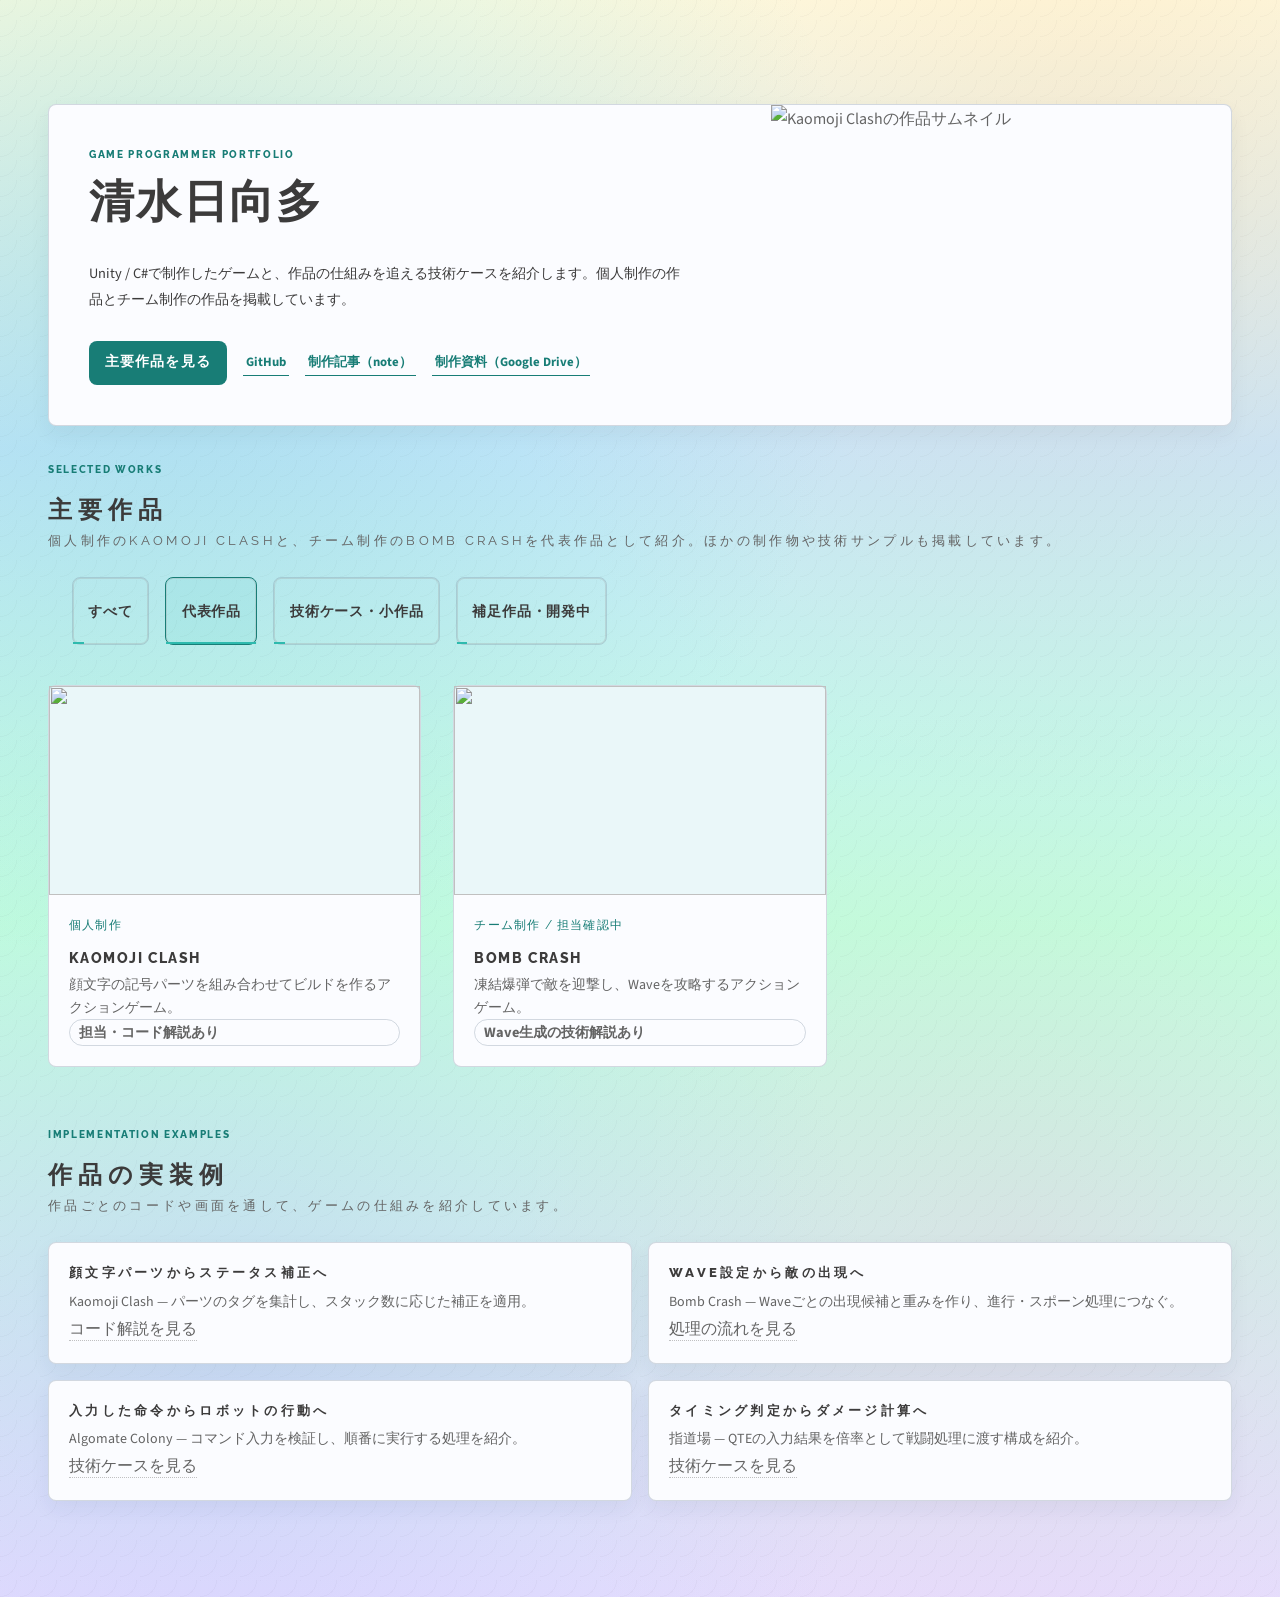
==== index.html @ 6fc81258 "「Kaomoji Clash」および個別ページ詳細の更新 - `kaomoji.html` において、タイトルや見出しをより明確かつ一貫性のあるものに変更しました。 - プロジェクト概要およびゲームプ" ====
<!DOCTYPE HTML>
<!--
	Future Imperfect by HTML5 UP
	html5up.net | @ajlkn
	Free for personal and commercial use under the CCA 3.0 license (html5up.net/license)
-->
<html lang="ja">

<head>
	<meta charset="utf-8" />
	<meta name="viewport" content="width=device-width, initial-scale=1" />
	<meta name="description" content="Unity / C#でゲームシステムを設計・実装する清水日向多のポートフォリオ。個人制作・チーム制作のゲームと技術的な取り組みを紹介します。" />
	<title>清水日向多 | Game Programmer Portfolio</title>
	<link rel="stylesheet" href="assets/css/main.css" />
</head>

<body class="is-preload">

	<!-- Wrapper -->
	<div id="wrapper">

		<!-- Main -->
		<div id="main">

			<section class="portfolio-hero">
				<div class="portfolio-hero-copy">
					<p class="portfolio-eyebrow">GAME PROGRAMMER PORTFOLIO</p>
					<h1>清水日向多</h1>
					<p>Unity / C#で制作したゲームと、作品の仕組みを追える技術ケースを紹介します。個人制作の作品とチーム制作の作品を掲載しています。</p>
					<div class="portfolio-hero-actions">
						<a class="button" href="#projects">主要作品を見る</a>
						<a class="text-link" href="https://github.com/HinataPiyo?tab=repositories" target="_blank" rel="noopener noreferrer">GitHub</a>
						<a class="text-link" href="https://note.com/hiyokopiyo15" target="_blank" rel="noopener noreferrer">制作記事（note）</a>
						<a class="text-link" href="https://drive.google.com/drive/u/0/folders/1XsdErDQ0lneA7aLBliqC6gfg_Ov3QEUa"
							target="_blank" rel="noopener noreferrer">制作資料（Google Drive）</a>
					</div>
				</div>
				<img class="portfolio-hero-image" src="images/KaomojiClash_Thumbnail.png" alt="Kaomoji Clashの作品サムネイル" />
			</section>

			<!-- Portfolio Section -->
			<section class="portfolio-section" id="projects">
				<div class="portfolio-list-wrapper">
					<header class="section-heading projects-heading">
						<p class="portfolio-eyebrow">SELECTED WORKS</p>
						<h2>主要作品</h2>
						<p>個人制作のKaomoji Clashと、チーム制作のBomb Crashを代表作品として紹介。ほかの制作物や技術サンプルも掲載しています。</p>
					</header>
					<div class="filter-sidebar filter-inline">
						<ul class="filter-button-list">
							<li><button class="filter-btn" data-filter="all" aria-pressed="false">すべて</button></li>
							<li><button class="filter-btn active" data-filter="representative" aria-pressed="true">代表作品</button></li>
							<li><button class="filter-btn" data-filter="tech" aria-pressed="false">技術ケース・小作品</button></li>
							<li><button class="filter-btn" data-filter="other" aria-pressed="false">補足作品・開発中</button></li>
							<!-- <li><button class="filter-btn" data-filter="video">Video Production</button></li> -->
						</ul>
					</div>
					<div class="portfolio-grid">
						<!-- Major Games -->
						<a href="kaomoji.html" class="minimal-card" data-category="representative">
							<div class="thumb"><img src="images/KaomojiClash_Thumbnail.png" alt="" loading="lazy" decoding="async"></div>
							<div class="info">
								<div class="period-row">
									<p class="team-label">個人制作</p>
								</div>
								<h3>Kaomoji Clash</h3>
								<p class="catchphrase">顔文字の記号パーツを組み合わせてビルドを作るアクションゲーム。</p>
								<span class="tech-status">担当・コード解説あり</span>
							</div>
						</a>

						<a href="bombcrash.html" class="minimal-card" data-category="representative">
							<div class="thumb"><img src="images/BombCrash_Thumbnail.png" alt="" loading="lazy" decoding="async"></div>
							<div class="info">
								<div class="period-row">
									<p class="team-label">チーム制作 / 担当確認中</p>
								</div>
								<h3>Bomb Crash</h3>
								<p class="catchphrase">凍結爆弾で敵を迎撃し、Waveを攻略するアクションゲーム。</p>
								<span class="tech-status">Wave生成の技術解説あり</span>
							</div>
						</a>

						<a href="algomate.html" class="minimal-card" data-category="tech" hidden>
							<div class="thumb"><img src="images/AlgomateColony_Thumbnail.png" alt="" loading="lazy" decoding="async"></div>
							<div class="info">
								<div class="period-row">
									<p class="team-label">試作プロジェクト / 担当確認中</p>
								</div>
								<h3>Algomate Colony</h3>
								<p class="catchphrase">コマンド入力を検証し、ロボットの行動へ順番につなぐ仕組み。</p>
								<span class="tech-status">技術ケース</span>
							</div>
						</a>

						<a href="fingerdojo.html" class="minimal-card" data-category="tech" hidden>
							<div class="thumb"><img src="images/FingerDojo/FingerDojo_Thumbnail.png" alt="指道場のタイトル画面" loading="lazy" decoding="async"></div>
							<div class="info">
								<div class="period-row"><p class="team-label">試作チーム作品 / 担当確認中</p></div>
								<h3>指道場（FingerDojo）</h3>
								<p class="catchphrase">タイミングQTEを使う1対1バトル。QTE判定からダメージ計算への流れを紹介。</p>
							</div>
						</a>

						<a href="kaomoji-reloaded.html" class="minimal-card" data-category="other" hidden>
							<div class="thumb"><img src="images/KaomojiClash_Logo.png" alt="" loading="lazy" decoding="async"></div>
							<div class="info">
								<div class="period-row"><p class="team-label">開発中（README記載）</p></div>
								<h3>Kaomoji Clash / Reloaded</h3>
								<p class="catchphrase">ドラッグ発射とWave進行を扱う、初版とは別の開発中プロジェクト。</p>
								<span class="tech-status">開発状況を見る</span>
							</div>
						</a>

						<!-- Other games -->
						<a href="https://unityroom.com/games/absolutecolor01" target="_blank" rel="noopener noreferrer" class="minimal-card"
							data-category="other" hidden>
							<div class="thumb">
								<iframe src="https://www.youtube.com/embed/62C6vth-yDw" title="AbsoluteColor紹介動画" loading="lazy"
									frameborder="0"
									allow="accelerometer; autoplay; clipboard-write; encrypted-media; gyroscope; picture-in-picture; web-share"
									allowfullscreen>
								</iframe>
							</div>
							<div class="info">
								<span class="period">Unityroom</span>
								<h3>AbsoluteColor - 絶対色感</h3>
								<p class="catchphrase">RGBスライダーで挑む、究極の色彩感覚テスト。</p>
								<p class="card-link-note">※Unityroomに移動します。</p>
							</div>
						</a>

						<a href="https://unityroom.com/games/sword-slicer" target="_blank" rel="noopener noreferrer" class="minimal-card"
							data-category="other" hidden>
							<div class="thumb">
								<iframe src="https://www.youtube.com/embed/XoulBDcGWyg" title="超回転！ぶーめらんブレード紹介動画" loading="lazy"
									frameborder="0"
									allow="accelerometer; autoplay; clipboard-write; encrypted-media; gyroscope; picture-in-picture; web-share"
									allowfullscreen>
								</iframe>
							</div>
							<div class="info">
								<span class="period">Unityroom</span>
								<h3>超回転！ぶーめらんブレード</h3>
								<p class="catchphrase">回転が加速するほど強くなる、自分だけの最強の剣を作れ。</p>
								<p class="card-link-note">※Unityroomに移動します。</p>
							</div>
						</a>

						<!-- Technical experiments and small works -->
						<div class="minimal-card" data-category="tech" hidden>
							<iframe src="https://www.youtube.com/embed/wzwYaukL7t0" title="ECS Performance & ShaderGraph紹介動画" loading="lazy"
								frameborder="0"
								allow="accelerometer; autoplay; clipboard-write; encrypted-media; gyroscope; picture-in-picture; web-share"
								allowfullscreen></iframe>
							<div class="info">
								<span class="period">Mini Work</span>
								<h3>ECS Performance & ShaderGraph</h3>
								<p class="catchphrase">大量の敵をECSで制御し、ShaderGraphでド派手な演出を実現。</p>
							</div>
						</div>

						<div class="minimal-card" data-category="tech" hidden>
							<iframe src="https://www.youtube.com/embed/hbKHc-xk9mo" title="UIToolkit & Gemini API紹介動画" loading="lazy"
								frameborder="0"
								allow="accelerometer; autoplay; clipboard-write; encrypted-media; gyroscope; picture-in-picture; web-share"
								allowfullscreen></iframe>
							<div class="info">
								<span class="period">Mini Work</span>
								<h3>UIToolkit & Gemini API</h3>
								<p class="catchphrase">PCライクなUIと、生成AIによるリアルタイム対話システム。</p>
							</div>
						</div>

						<div class="minimal-card" data-category="tech" hidden>
							<iframe src="https://www.youtube.com/embed/AvFe8xZq5Lo" title="Particle muzzle flash紹介動画" loading="lazy"
								frameborder="0"
								allow="accelerometer; autoplay; clipboard-write; encrypted-media; gyroscope; picture-in-picture; web-share"
								allowfullscreen></iframe>
							<div class="info">
								<span class="period">Mini Work</span>
								<h3>Particle muzzle flash</h3>
								<p class="catchphrase">ParticleSystemを駆使した臨場感のある射撃エフェクト。</p>
							</div>
						</div>

						<div class="minimal-card" data-category="tech" hidden>
							<iframe src="https://www.youtube.com/embed/X6vnGXn5MxM" title="Addressable PC System紹介動画" loading="lazy"
								frameborder="0"
								allow="accelerometer; autoplay; clipboard-write; encrypted-media; gyroscope; picture-in-picture; web-share"
								allowfullscreen></iframe>
							<div class="info">
								<span class="period">Mini Work</span>
								<h3>Addressable PC System</h3>
								<p class="catchphrase">Addressable Assetsを用いたPC風OSシミュレータ。</p>
							</div>
						</div>

						<div class="minimal-card" data-category="tech" hidden>
							<iframe src="https://www.youtube.com/embed/O_EVzG_THUU" title="Node Tree紹介動画" loading="lazy"
								frameborder="0"
								allow="accelerometer; autoplay; clipboard-write; encrypted-media; gyroscope; picture-in-picture; web-share"
								allowfullscreen></iframe>
							<div class="info">
								<span class="period">Mini Work</span>
								<h3>Node Tree</h3>
								<p class="catchphrase">簡単にスキルツリーを作成。接続線をGraphicを継承したクラスで描画。</p>
								<p class="card-link-note">※クリックで note へ移動</p>
							</div>
							<a class="card-overlay-link" href="https://note.com/hiyokopiyo15/m/m5422dfc375b8" target="_blank" rel="noopener noreferrer" aria-label="noteページへ移動"></a>
						</div>

						<div class="minimal-card" data-category="tech" hidden>
							<iframe src="https://www.youtube.com/embed/sPvNX9SME2Q" title="UIToolkit & ScriptableObject紹介動画" loading="lazy"
								frameborder="0"
								allow="accelerometer; autoplay; clipboard-write; encrypted-media; gyroscope; picture-in-picture; web-share"
								allowfullscreen></iframe>
							<div class="info">
								<span class="period">Mini Work</span>
								<h3>UIToolkit & ScriptableObject</h3>
								<p class="catchphrase">UIToolkitとScriptableObjectの基礎を使い簡単なレシピノートを作成。</p>
								<p class="card-link-note">※クリックで GitHub へ移動</p>
							</div>
							<a class="card-overlay-link" href="https://github.com/HinataPiyo/CookingNote" target="_blank" rel="noopener noreferrer" aria-label="GitHubページへ移動"></a>
						</div>

						<!-- Video Production -->
						<!-- <div class="minimal-card" data-category="video">
							<iframe src="https://www.youtube.com/embed/ECkEUhHB1dw" title="YouTube video player" loading="lazy"
								frameborder="0"
								allow="accelerometer; autoplay; clipboard-write; encrypted-media; gyroscope; picture-in-picture; web-share"
								allowfullscreen></iframe>
							<div class="info">
								<span class="period">Video Production</span>
								<h3>愛じゃない</h3>
								<p class="catchphrase">DAZBEE (ダズビー) 様の楽曲「愛じゃない」の自主制作MV。</p>
							</div>
						</div>

						<div class="minimal-card" data-category="video">
							<iframe src="https://www.youtube.com/embed/nolp9bYaBcU" title="YouTube video player" loading="lazy"
								frameborder="0"
								allow="accelerometer; autoplay; clipboard-write; encrypted-media; gyroscope; picture-in-picture; web-share"
								allowfullscreen></iframe>
							<div class="info">
								<span class="period">Video Production</span>
								<h3>プロポーズ</h3>
								<p class="catchphrase">内緒のピアス 様の楽曲「プロポーズ」の自主制作MV。</p>
							</div>
						</div>

						<div class="minimal-card" data-category="video">
							<iframe src="https://www.youtube.com/embed/PPnH3ncffSQ" title="YouTube video player" loading="lazy"
								frameborder="0"
								allow="accelerometer; autoplay; clipboard-write; encrypted-media; gyroscope; picture-in-picture; web-share"
								allowfullscreen></iframe>
							<div class="info">
								<span class="period">Video Production</span>
								<h3>マフィア</h3>
								<p class="catchphrase">wotaku 様の楽曲「マフィア」の自主制作MV。</p>
							</div>
						</div>

						<div class="minimal-card" data-category="video">
							<iframe src="https://www.youtube.com/embed/q2hDVmBFAmE" title="YouTube video player" loading="lazy"
								frameborder="0"
								allow="accelerometer; autoplay; clipboard-write; encrypted-media; gyroscope; picture-in-picture; web-share"
								allowfullscreen></iframe>
							<div class="info">
								<span class="period">Video Production</span>
								<h3>絶交</h3>
								<p class="catchphrase">なきそ 様の楽曲「絶交」の自主制作MV。</p>
							</div>
						</div> -->

					</div>
				</div>
			</section>

			<section class="strengths-section" aria-labelledby="strengths-heading">
				<header class="section-heading">
					<p class="portfolio-eyebrow">IMPLEMENTATION EXAMPLES</p>
					<h2 id="strengths-heading">作品の実装例</h2>
					<p>作品ごとのコードや画面を通して、ゲームの仕組みを紹介しています。</p>
				</header>
				<div class="strengths-grid">
					<article class="strength-card">
						<h3>顔文字パーツからステータス補正へ</h3>
						<p>Kaomoji Clash — パーツのタグを集計し、スタック数に応じた補正を適用。</p>
						<a href="kaomoji.html#implementation">コード解説を見る</a>
					</article>
					<article class="strength-card">
						<h3>Wave設定から敵の出現へ</h3>
						<p>Bomb Crash — Waveごとの出現候補と重みを作り、進行・スポーン処理につなぐ。</p>
						<a href="bombcrash.html#wave-generation">処理の流れを見る</a>
					</article>
					<article class="strength-card">
						<h3>入力した命令からロボットの行動へ</h3>
						<p>Algomate Colony — コマンド入力を検証し、順番に実行する処理を紹介。</p>
						<a href="algomate.html#command-execution">技術ケースを見る</a>
					</article>
					<article class="strength-card">
						<h3>タイミング判定からダメージ計算へ</h3>
						<p>指道場 — QTEの入力結果を倍率として戦闘処理に渡す構成を紹介。</p>
						<a href="fingerdojo.html#fingerdojo-combat-flow">技術ケースを見る</a>
					</article>
				</div>
			</section>

		</div>
	</div>

	<!-- Scripts -->
	<script src="assets/js/jquery.min.js"></script>
	<script src="assets/js/browser.min.js"></script>
	<script src="assets/js/breakpoints.min.js"></script>
	<script src="assets/js/util.js"></script>
	<script src="assets/js/main.js"></script>
	<script src="assets/js/site.js"></script>
	<script src="assets/js/portfolio-filter.js"></script>

</body>

</html>
---- assets/css/main.css ----
﻿/* main.css now composes modular stylesheets by responsibility. */
@import url("modules/00-preflight.css");
@import url("modules/10-base.css");
@import url("modules/20-grid.css");
@import url("modules/30-elements.css");
@import url("modules/40-content.css");
@import url("modules/50-layout.css");
@import url("modules/60-portfolio-new.css");
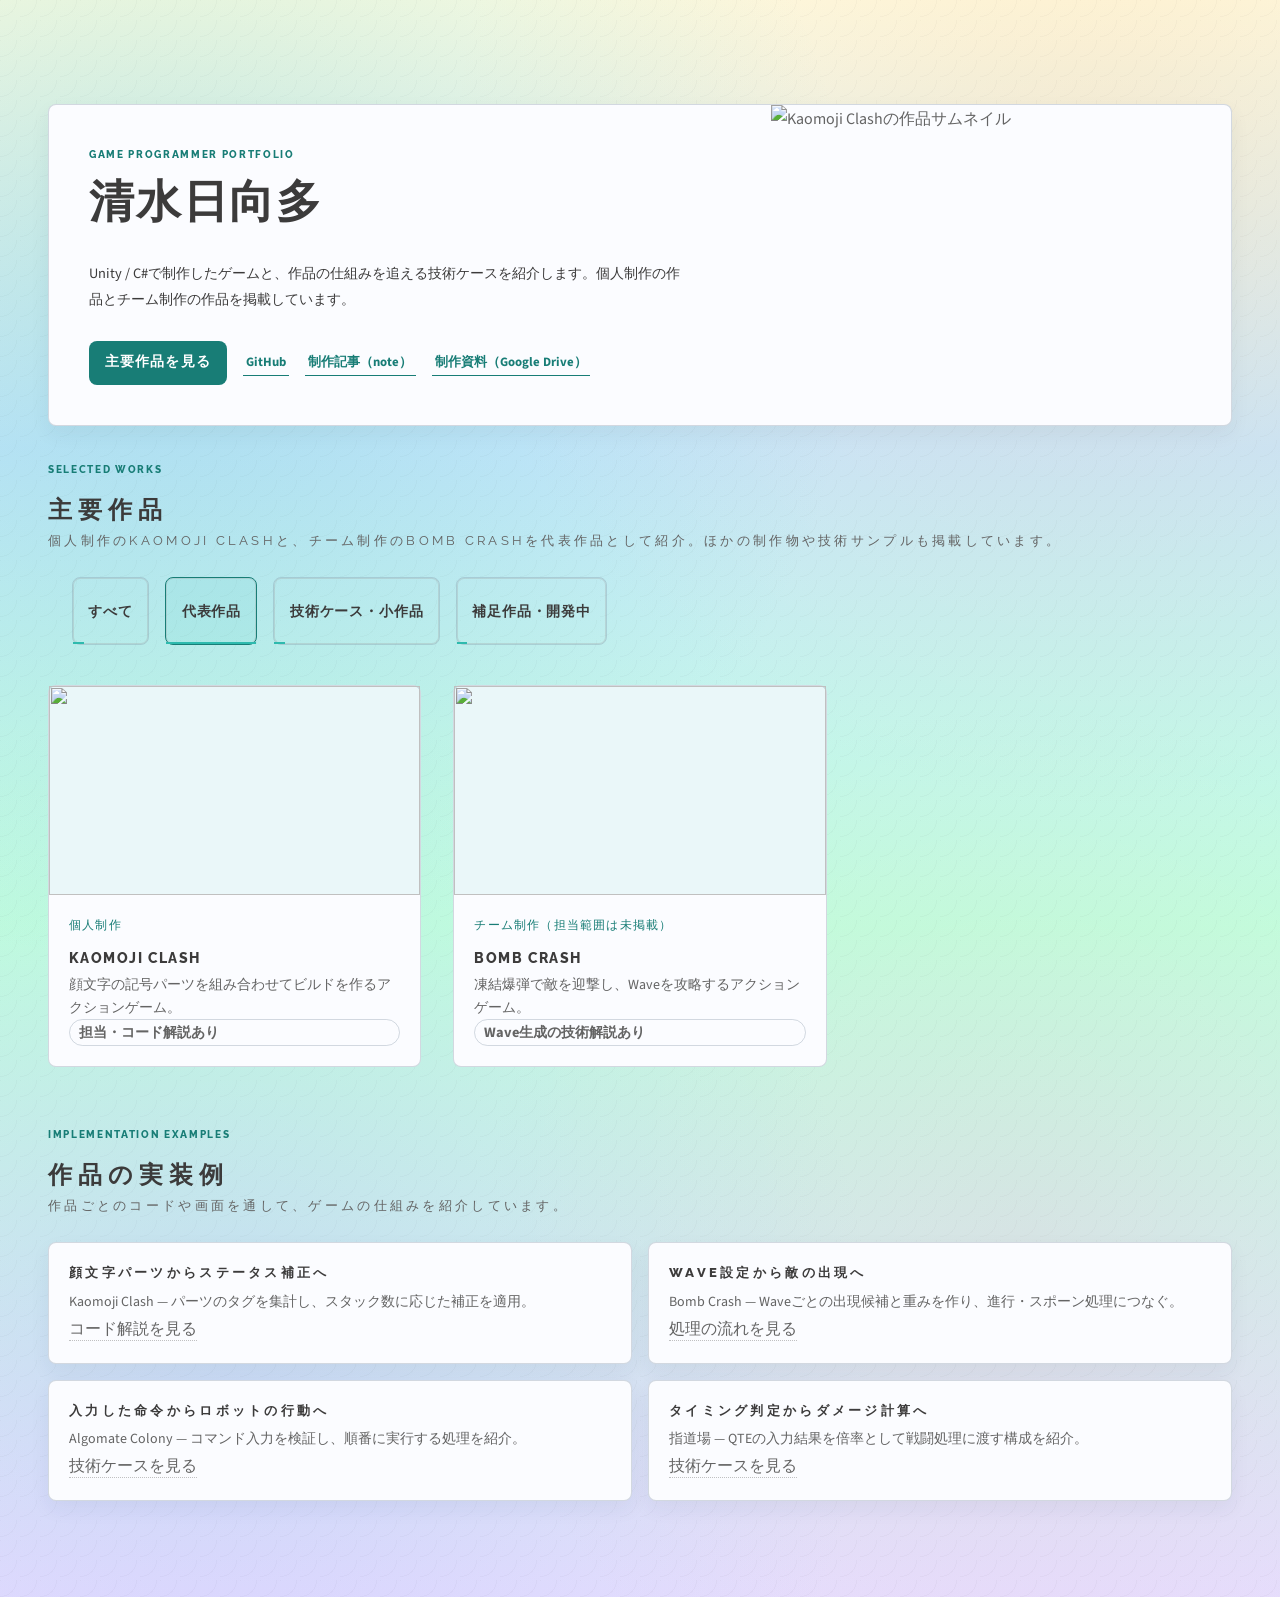
==== commit b65916a5: "ポートフォリオのドキュメントおよびHTMLファイルを、明確かつ正確な内容となるようリファクタリングしました。 - `open-questions.md` を更新し、GitHub Pagesの現状とレビ" ====
--- a/index.html
+++ b/index.html
@@ -73,7 +73,7 @@
 							<div class="thumb"><img src="images/BombCrash_Thumbnail.png" alt="" loading="lazy" decoding="async"></div>
 							<div class="info">
 								<div class="period-row">
-									<p class="team-label">チーム制作 / 担当確認中</p>
+									<p class="team-label">チーム制作（担当範囲は未掲載）</p>
 								</div>
 								<h3>Bomb Crash</h3>
 								<p class="catchphrase">凍結爆弾で敵を迎撃し、Waveを攻略するアクションゲーム。</p>
@@ -85,7 +85,7 @@
 							<div class="thumb"><img src="images/AlgomateColony_Thumbnail.png" alt="" loading="lazy" decoding="async"></div>
 							<div class="info">
 								<div class="period-row">
-									<p class="team-label">試作プロジェクト / 担当確認中</p>
+									<p class="team-label">試作プロジェクト（担当範囲は未掲載）</p>
 								</div>
 								<h3>Algomate Colony</h3>
 								<p class="catchphrase">コマンド入力を検証し、ロボットの行動へ順番につなぐ仕組み。</p>
@@ -96,7 +96,7 @@
 						<a href="fingerdojo.html" class="minimal-card" data-category="tech" hidden>
 							<div class="thumb"><img src="images/FingerDojo/FingerDojo_Thumbnail.png" alt="指道場のタイトル画面" loading="lazy" decoding="async"></div>
 							<div class="info">
-								<div class="period-row"><p class="team-label">試作チーム作品 / 担当確認中</p></div>
+								<div class="period-row"><p class="team-label">試作チーム作品（担当範囲は未掲載）</p></div>
 								<h3>指道場（FingerDojo）</h3>
 								<p class="catchphrase">タイミングQTEを使う1対1バトル。QTE判定からダメージ計算への流れを紹介。</p>
 							</div>
@@ -105,9 +105,9 @@
 						<a href="kaomoji-reloaded.html" class="minimal-card" data-category="other" hidden>
 							<div class="thumb"><img src="images/KaomojiClash_Logo.png" alt="" loading="lazy" decoding="async"></div>
 							<div class="info">
-								<div class="period-row"><p class="team-label">開発中（README記載）</p></div>
+								<div class="period-row"><p class="team-label">開発中</p></div>
 								<h3>Kaomoji Clash / Reloaded</h3>
-								<p class="catchphrase">ドラッグ発射とWave進行を扱う、初版とは別の開発中プロジェクト。</p>
+								<p class="catchphrase">初版と共通する顔文字題材を、ドラッグ射出と物理衝突で表現する開発中プロジェクト。</p>
 								<span class="tech-status">開発状況を見る</span>
 							</div>
 						</a>
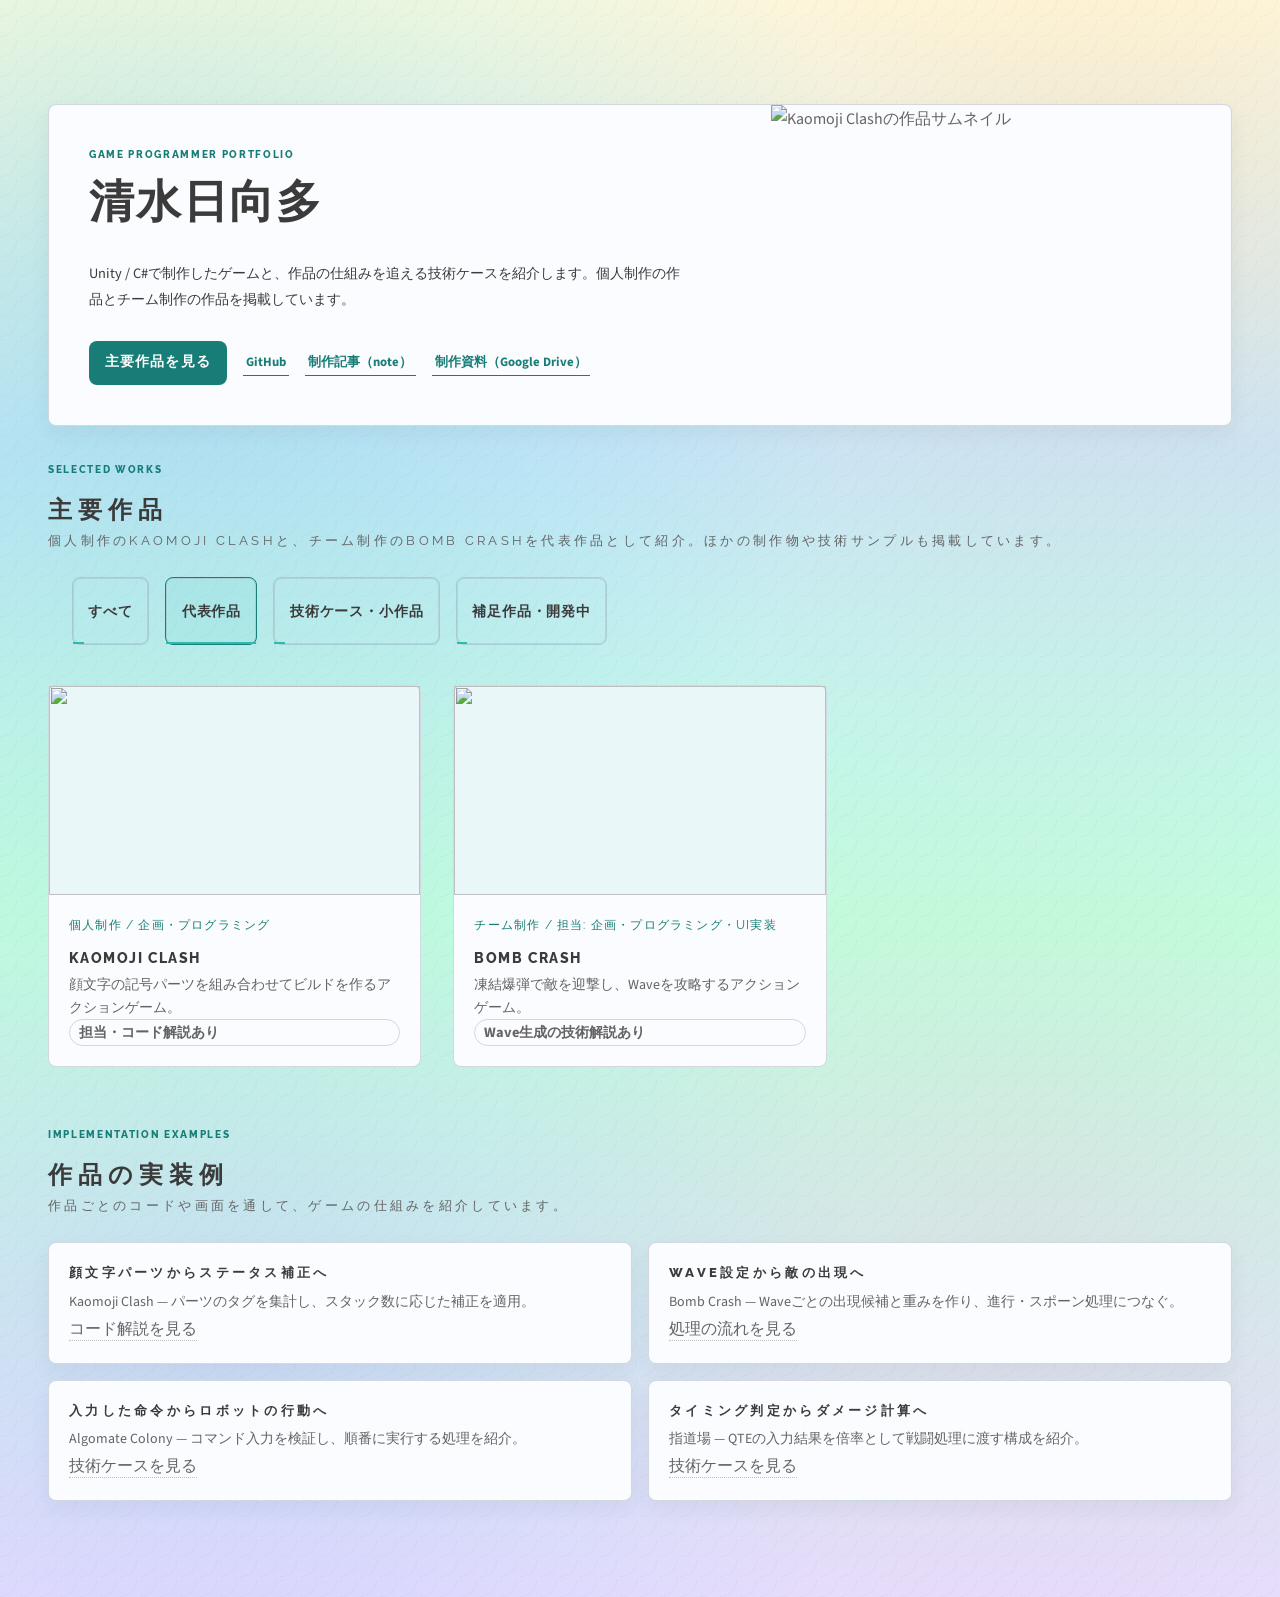
==== commit 645ce771: "# 最終調整：採用担当者・ゲームプログラマー視点でのポートフォリオ品質改善 現在のポートフォリオを確認し、既存のデザインや構成を大きく変更せず、採用向けの品質を高めてください。  ## 1. トップペ" ====
--- a/index.html
+++ b/index.html
@@ -61,7 +61,7 @@
 							<div class="thumb"><img src="images/KaomojiClash_Thumbnail.png" alt="" loading="lazy" decoding="async"></div>
 							<div class="info">
 								<div class="period-row">
-									<p class="team-label">個人制作</p>
+									<p class="team-label">個人制作 / 企画・プログラミング</p>
 								</div>
 								<h3>Kaomoji Clash</h3>
 								<p class="catchphrase">顔文字の記号パーツを組み合わせてビルドを作るアクションゲーム。</p>
@@ -73,7 +73,7 @@
 							<div class="thumb"><img src="images/BombCrash_Thumbnail.png" alt="" loading="lazy" decoding="async"></div>
 							<div class="info">
 								<div class="period-row">
-									<p class="team-label">チーム制作（担当範囲は未掲載）</p>
+									<p class="team-label">チーム制作 / 担当: 企画・プログラミング・UI実装</p>
 								</div>
 								<h3>Bomb Crash</h3>
 								<p class="catchphrase">凍結爆弾で敵を迎撃し、Waveを攻略するアクションゲーム。</p>
@@ -85,7 +85,7 @@
 							<div class="thumb"><img src="images/AlgomateColony_Thumbnail.png" alt="" loading="lazy" decoding="async"></div>
 							<div class="info">
 								<div class="period-row">
-									<p class="team-label">試作プロジェクト（担当範囲は未掲載）</p>
+									<p class="team-label">試作・チーム制作 / 担当: 企画・プログラミング・UI実装</p>
 								</div>
 								<h3>Algomate Colony</h3>
 								<p class="catchphrase">コマンド入力を検証し、ロボットの行動へ順番につなぐ仕組み。</p>
@@ -96,7 +96,7 @@
 						<a href="fingerdojo.html" class="minimal-card" data-category="tech" hidden>
 							<div class="thumb"><img src="images/FingerDojo/FingerDojo_Thumbnail.png" alt="指道場のタイトル画面" loading="lazy" decoding="async"></div>
 							<div class="info">
-								<div class="period-row"><p class="team-label">試作チーム作品（担当範囲は未掲載）</p></div>
+								<div class="period-row"><p class="team-label">試作・チーム制作 / 担当: 企画・プログラミング・UI実装</p></div>
 								<h3>指道場（FingerDojo）</h3>
 								<p class="catchphrase">タイミングQTEを使う1対1バトル。QTE判定からダメージ計算への流れを紹介。</p>
 							</div>
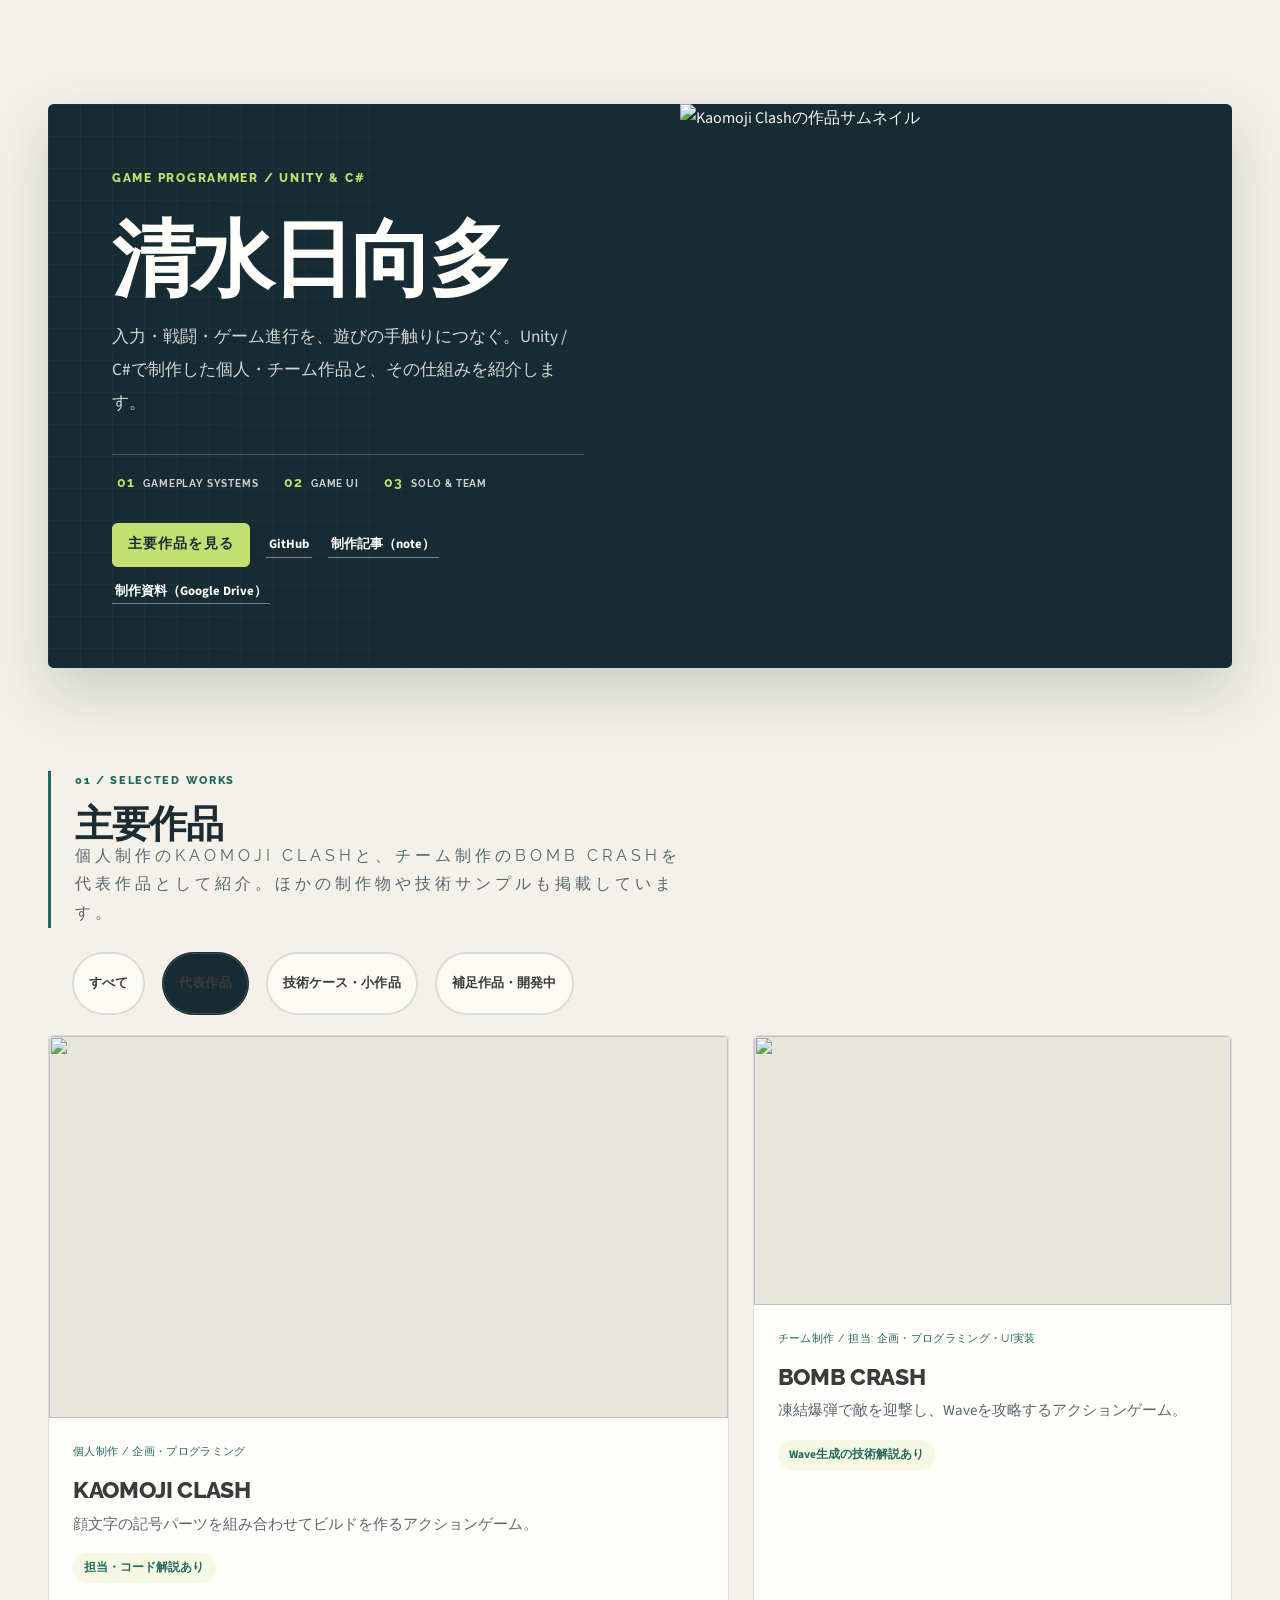
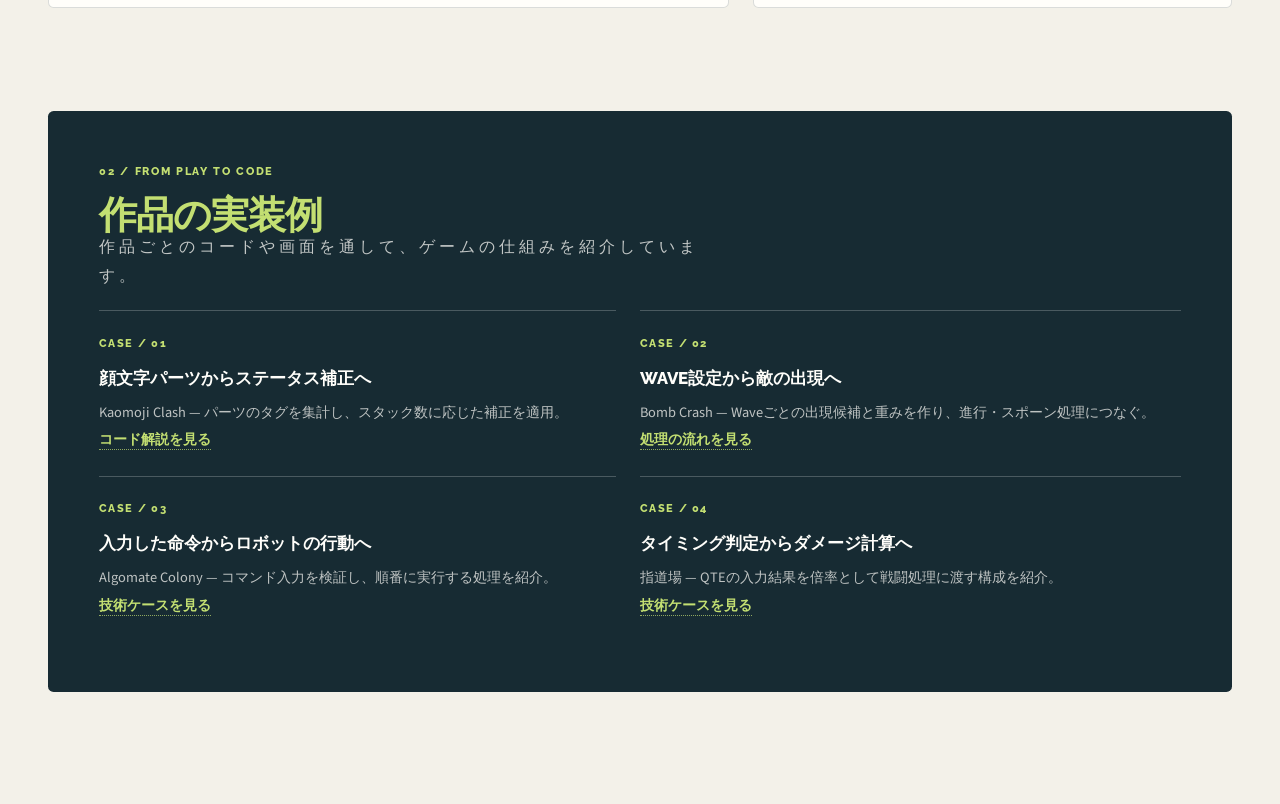
==== commit b2ccf4e5: "feat: ポートフォリオのビジュアルシステムを改善し、読みやすさを向上させるための新しい機能を追加" ====
--- a/index.html
+++ b/index.html
@@ -14,7 +14,7 @@
 	<link rel="stylesheet" href="assets/css/main.css" />
 </head>
 
-<body class="is-preload">
+<body class="is-preload portfolio-home">
 
 	<!-- Wrapper -->
 	<div id="wrapper">
@@ -24,9 +24,14 @@
 
 			<section class="portfolio-hero">
 				<div class="portfolio-hero-copy">
-					<p class="portfolio-eyebrow">GAME PROGRAMMER PORTFOLIO</p>
+					<p class="portfolio-eyebrow">GAME PROGRAMMER / UNITY &amp; C#</p>
 					<h1>清水日向多</h1>
-					<p>Unity / C#で制作したゲームと、作品の仕組みを追える技術ケースを紹介します。個人制作の作品とチーム制作の作品を掲載しています。</p>
+					<p>入力・戦闘・ゲーム進行を、遊びの手触りにつなぐ。Unity / C#で制作した個人・チーム作品と、その仕組みを紹介します。</p>
+					<ul class="portfolio-signal-list" aria-label="ポートフォリオの主な領域">
+						<li><span>01</span> GAMEPLAY SYSTEMS</li>
+						<li><span>02</span> GAME UI</li>
+						<li><span>03</span> SOLO &amp; TEAM</li>
+					</ul>
 					<div class="portfolio-hero-actions">
 						<a class="button" href="#projects">主要作品を見る</a>
 						<a class="text-link" href="https://github.com/HinataPiyo?tab=repositories" target="_blank" rel="noopener noreferrer">GitHub</a>
@@ -113,37 +118,25 @@
 						</a>
 
 						<!-- Other games -->
-						<a href="https://unityroom.com/games/absolutecolor01" target="_blank" rel="noopener noreferrer" class="minimal-card"
+						<a href="absolutecolor.html" class="minimal-card"
 							data-category="other" hidden>
-							<div class="thumb">
-								<iframe src="https://www.youtube.com/embed/62C6vth-yDw" title="AbsoluteColor紹介動画" loading="lazy"
-									frameborder="0"
-									allow="accelerometer; autoplay; clipboard-write; encrypted-media; gyroscope; picture-in-picture; web-share"
-									allowfullscreen>
-								</iframe>
-							</div>
+							<div class="thumb"><img src="images/AbsoluteColor_Thumbnail.png" alt="" loading="lazy" decoding="async"></div>
 							<div class="info">
 								<span class="period">Unityroom</span>
 								<h3>AbsoluteColor - 絶対色感</h3>
 								<p class="catchphrase">RGBスライダーで挑む、究極の色彩感覚テスト。</p>
-								<p class="card-link-note">※Unityroomに移動します。</p>
-							</div>
-						</a>
-
-						<a href="https://unityroom.com/games/sword-slicer" target="_blank" rel="noopener noreferrer" class="minimal-card"
+								<span class="tech-status">ゲーム概要・技術解説あり</span>
+							</div>
+						</a>
+
+						<a href="swordslicer.html" class="minimal-card"
 							data-category="other" hidden>
-							<div class="thumb">
-								<iframe src="https://www.youtube.com/embed/XoulBDcGWyg" title="超回転！ぶーめらんブレード紹介動画" loading="lazy"
-									frameborder="0"
-									allow="accelerometer; autoplay; clipboard-write; encrypted-media; gyroscope; picture-in-picture; web-share"
-									allowfullscreen>
-								</iframe>
-							</div>
+							<div class="thumb"><img src="images/SwordSlicer_Thumbnail.png" alt="" loading="lazy" decoding="async"></div>
 							<div class="info">
 								<span class="period">Unityroom</span>
 								<h3>超回転！ぶーめらんブレード</h3>
 								<p class="catchphrase">回転が加速するほど強くなる、自分だけの最強の剣を作れ。</p>
-								<p class="card-link-note">※Unityroomに移動します。</p>
+								<span class="tech-status">ゲーム概要・技術解説あり</span>
 							</div>
 						</a>
 
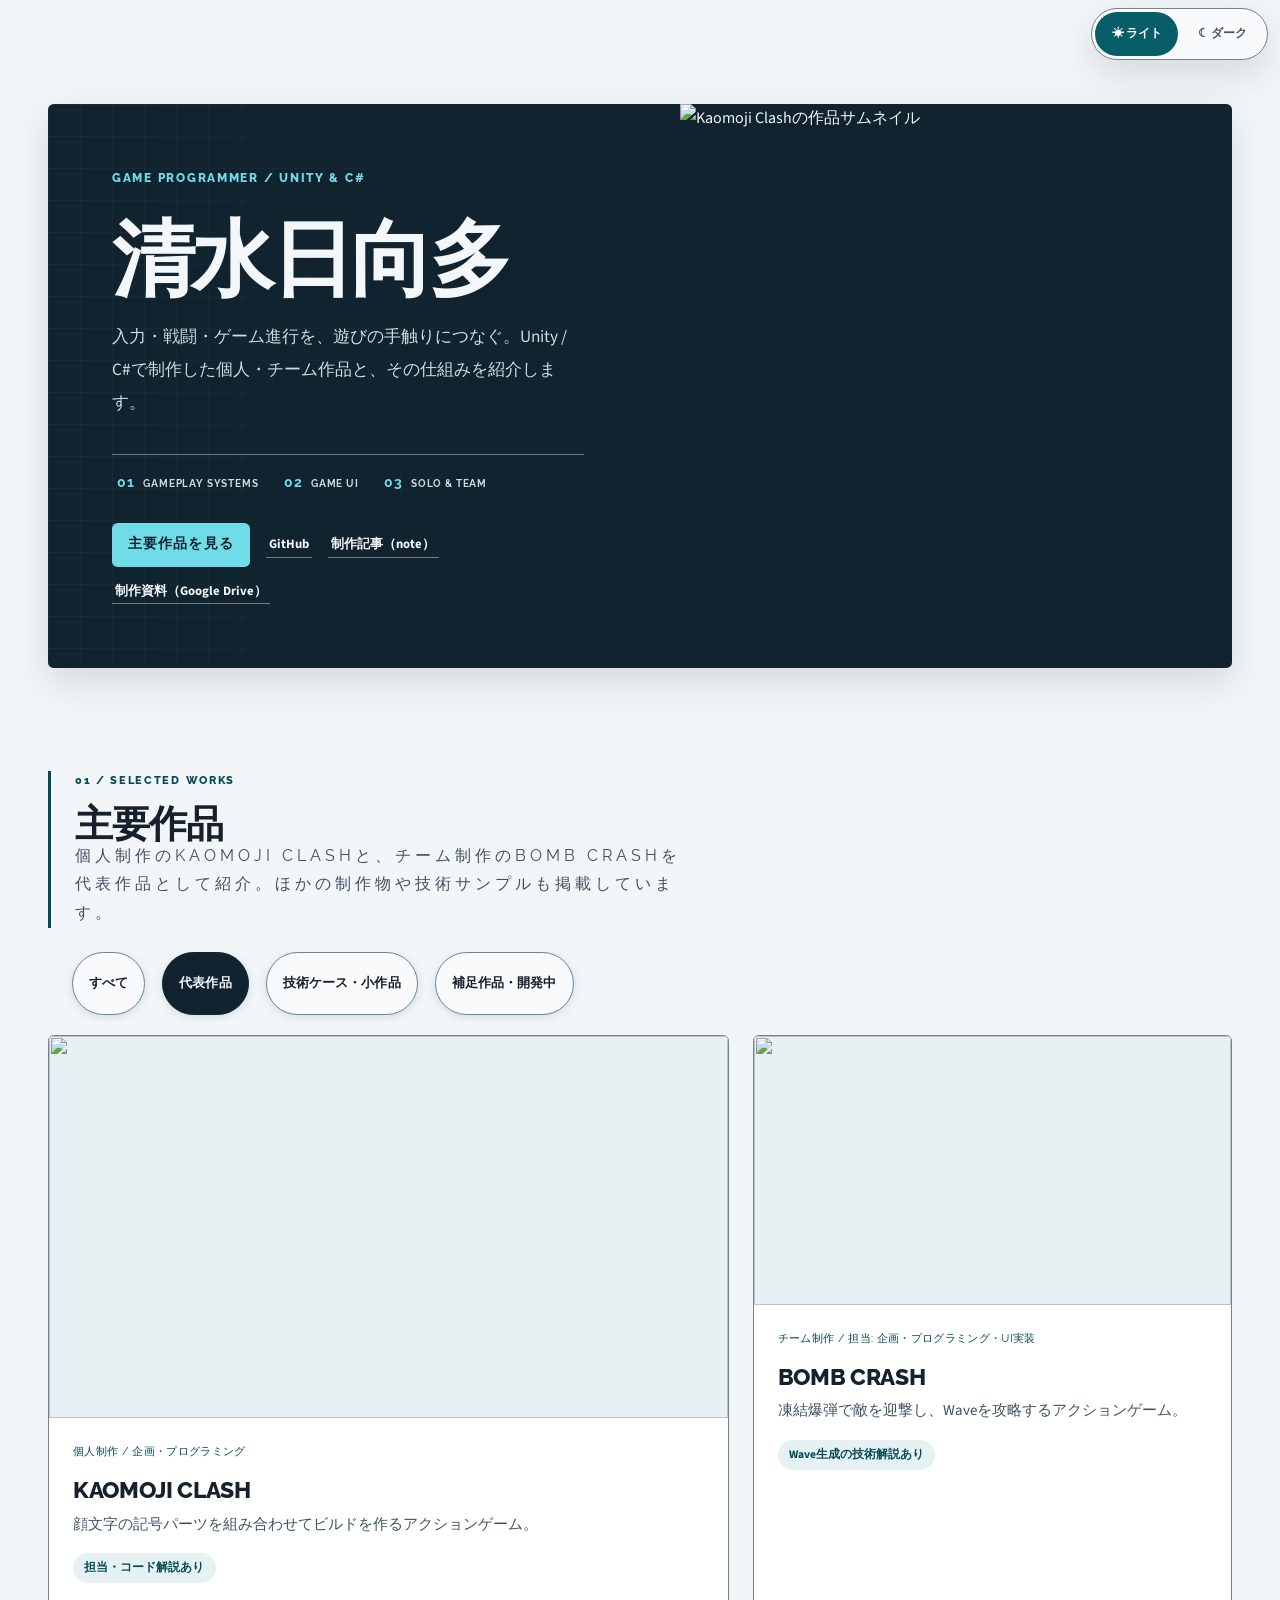
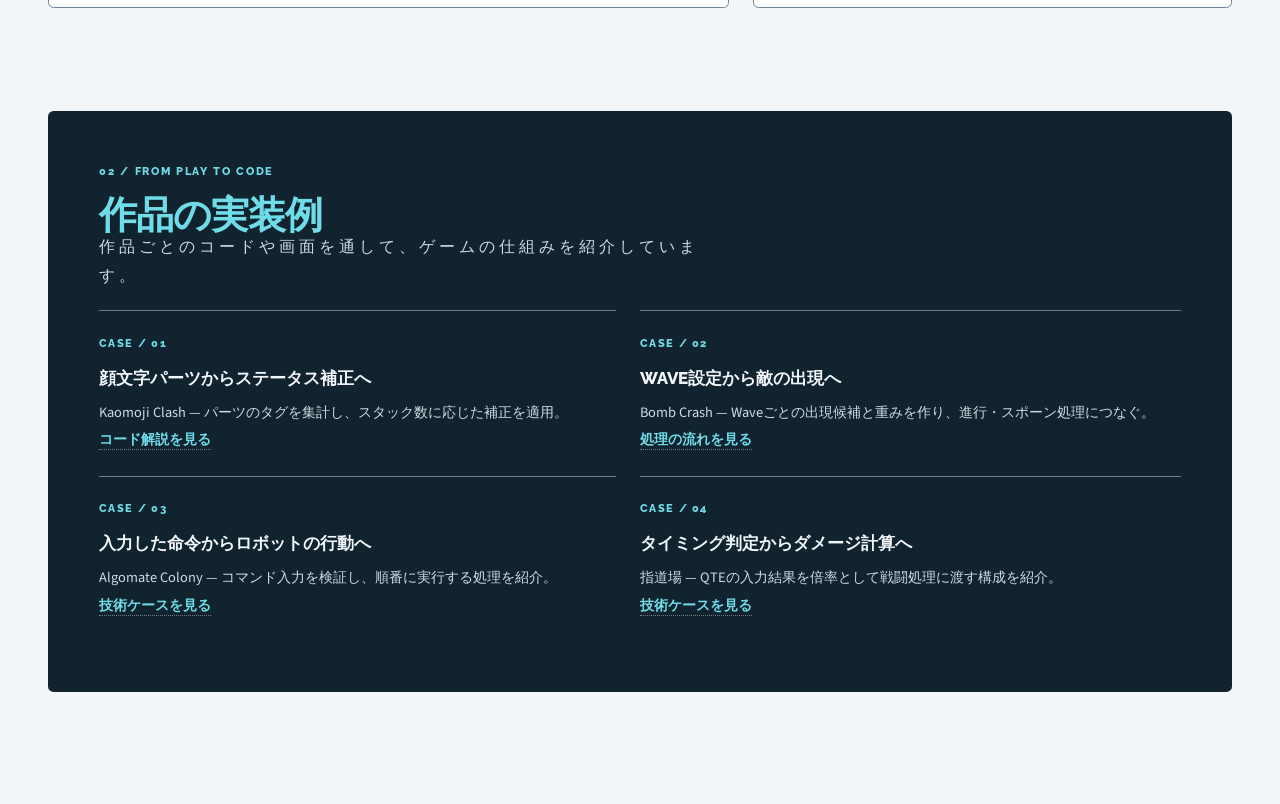
==== commit bd1c17e7: "テーマ切り替え機能の実装および、テーマ対応強化に向けたスタイルの更新 - ライトモードとダークモードを切り替えられるテーマ切り替え機能を追加しました。 - ユーザー設定やシステム設定に基づいてテーマの" ====
--- a/index.html
+++ b/index.html
@@ -11,6 +11,7 @@
 	<meta name="viewport" content="width=device-width, initial-scale=1" />
 	<meta name="description" content="Unity / C#でゲームシステムを設計・実装する清水日向多のポートフォリオ。個人制作・チーム制作のゲームと技術的な取り組みを紹介します。" />
 	<title>清水日向多 | Game Programmer Portfolio</title>
+	<script src="assets/js/theme-init.js"></script>
 	<link rel="stylesheet" href="assets/css/main.css" />
 </head>
 
--- a/assets/css/main.css
+++ b/assets/css/main.css
@@ -1,4 +1,5 @@
 ﻿/* main.css now composes modular stylesheets by responsibility. */
+@import url("modules/00-color-system.css");
 @import url("modules/00-preflight.css");
 @import url("modules/10-base.css");
 @import url("modules/20-grid.css");
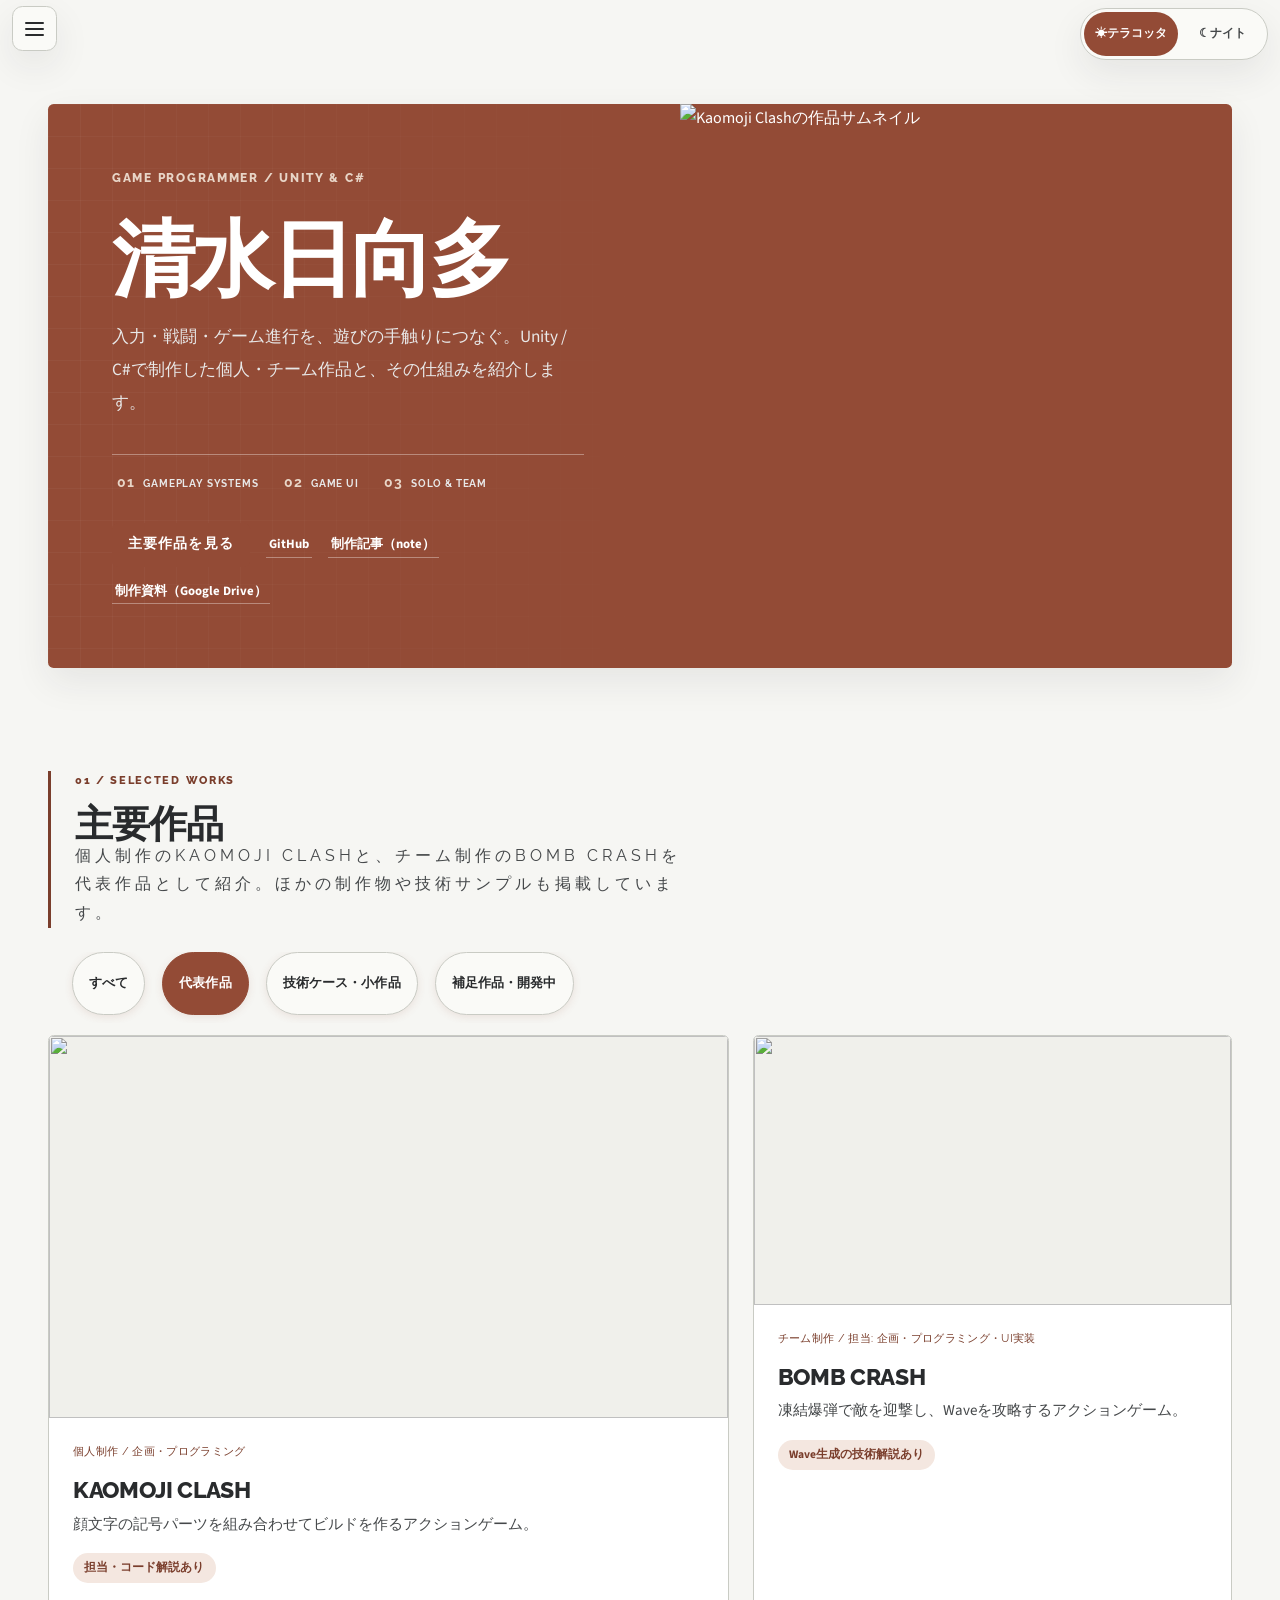
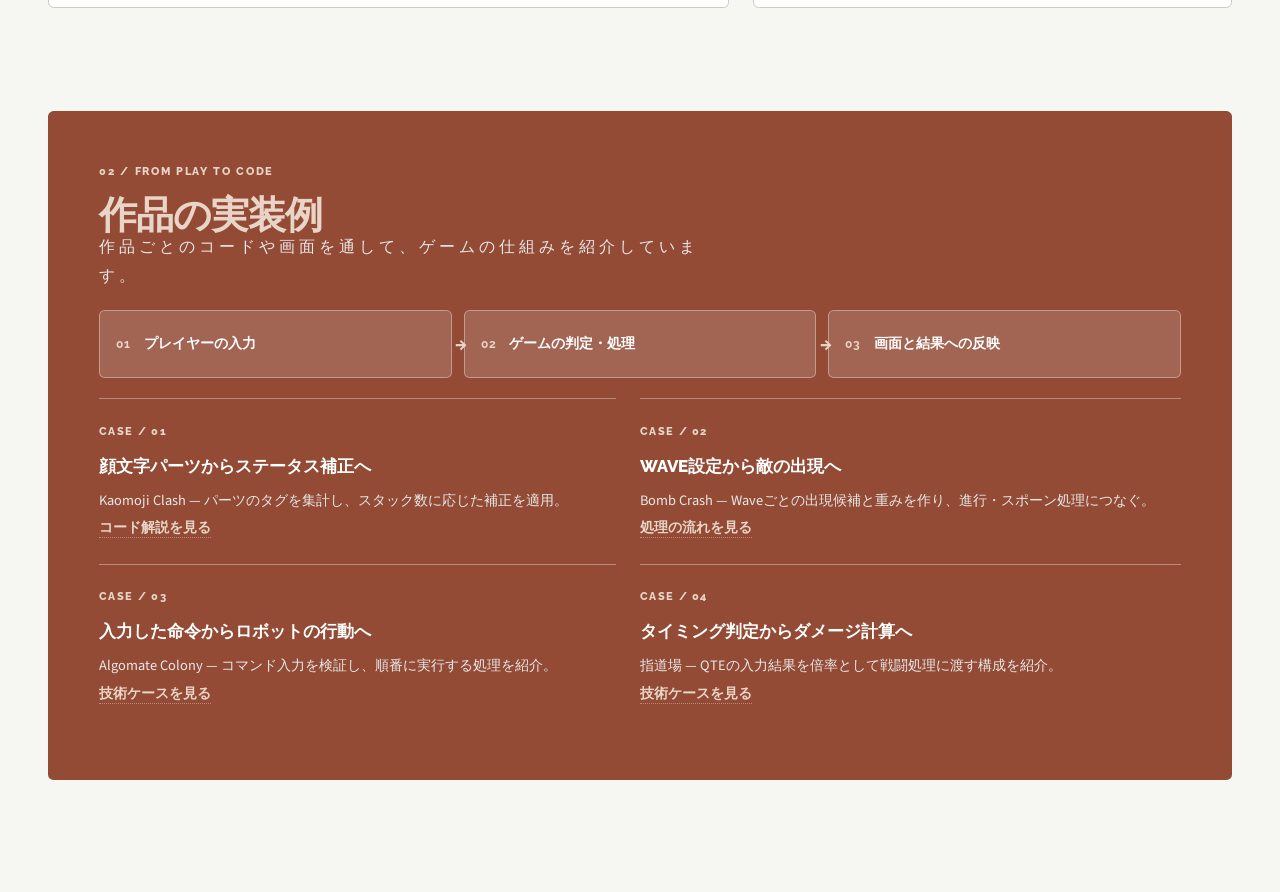
==== commit a9e4b49d: "refactor: プロジェクトナビゲーションを改善し、アクセシビリティを向上" ====
--- a/index.html
+++ b/index.html
@@ -271,12 +271,17 @@
 				</div>
 			</section>
 
-			<section class="strengths-section" aria-labelledby="strengths-heading">
+			<section class="strengths-section" id="implementation-examples" aria-labelledby="strengths-heading">
 				<header class="section-heading">
 					<p class="portfolio-eyebrow">IMPLEMENTATION EXAMPLES</p>
 					<h2 id="strengths-heading">作品の実装例</h2>
 					<p>作品ごとのコードや画面を通して、ゲームの仕組みを紹介しています。</p>
 				</header>
+				<ol class="implementation-infographic" aria-label="ゲームの処理を入力から結果まで追う">
+					<li class="infographic-step">プレイヤーの入力</li>
+					<li class="infographic-step">ゲームの判定・処理</li>
+					<li class="infographic-step">画面と結果への反映</li>
+				</ol>
 				<div class="strengths-grid">
 					<article class="strength-card">
 						<h3>顔文字パーツからステータス補正へ</h3>
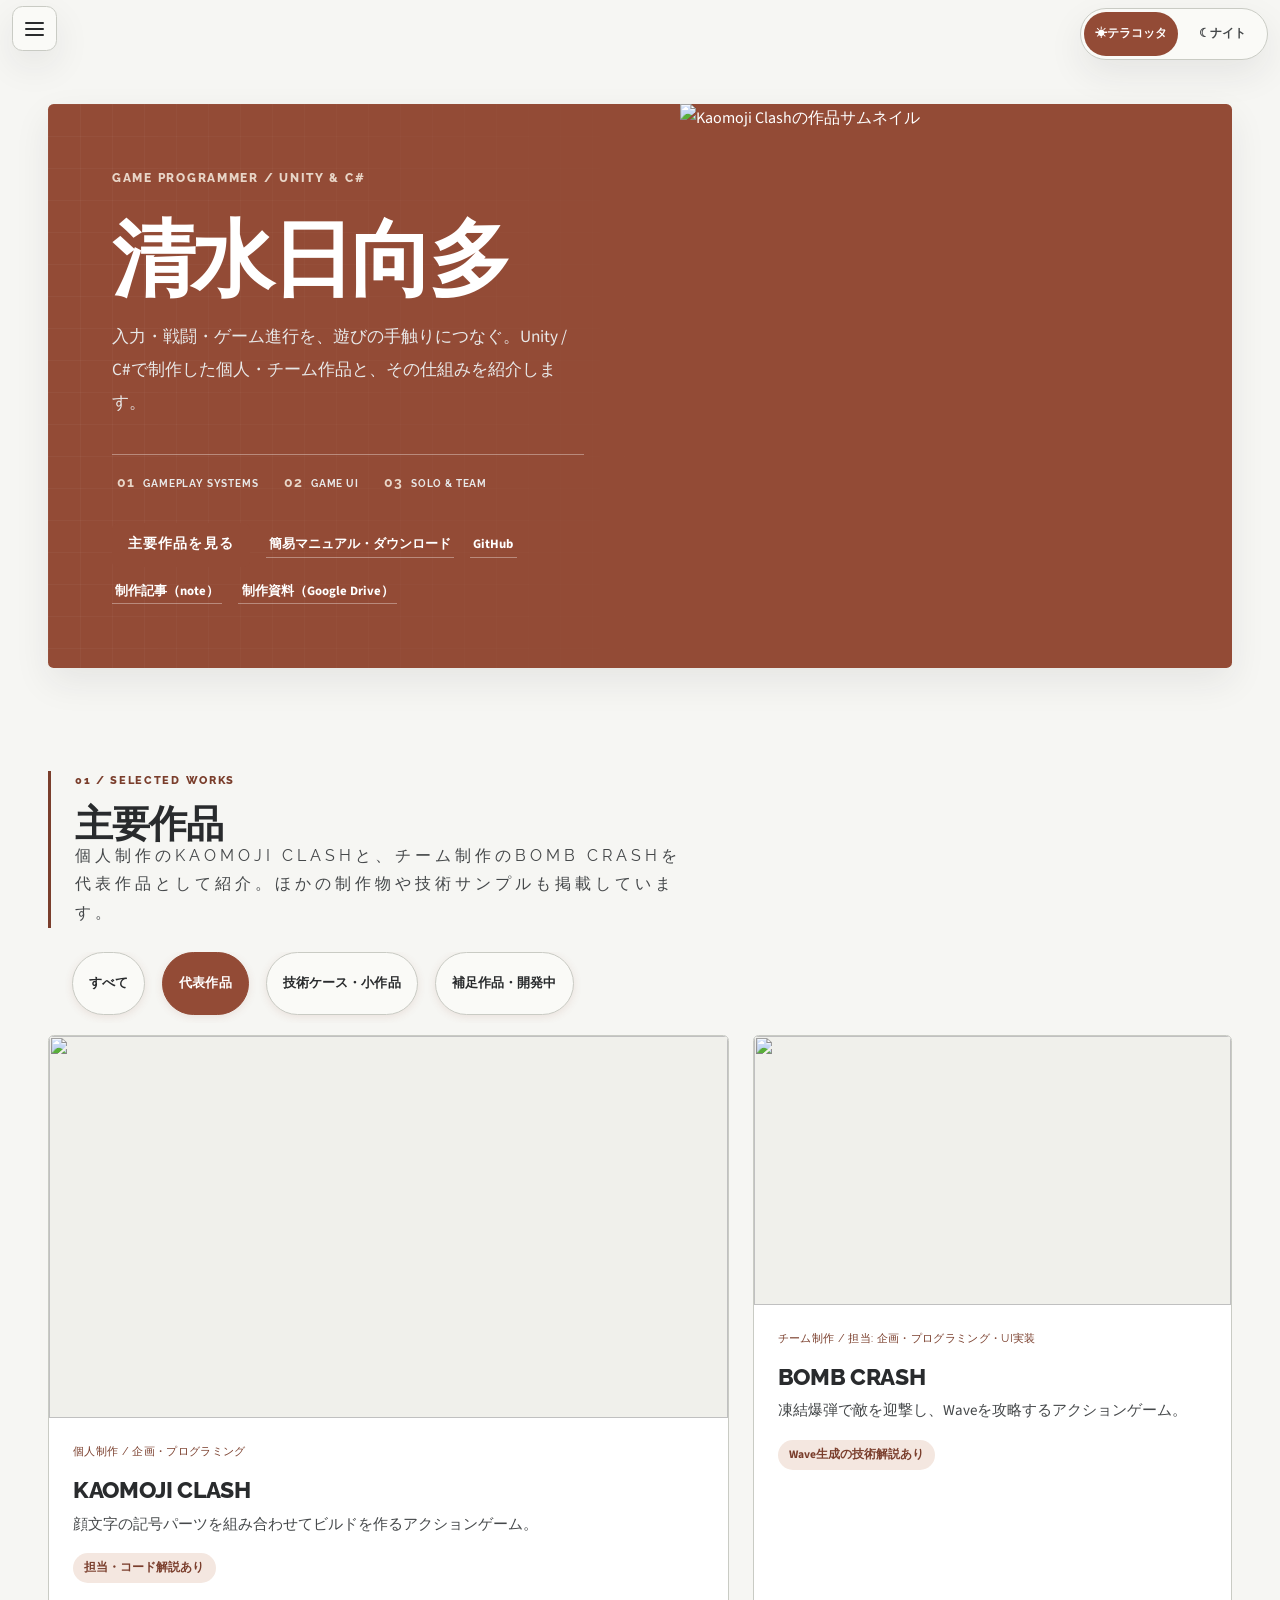
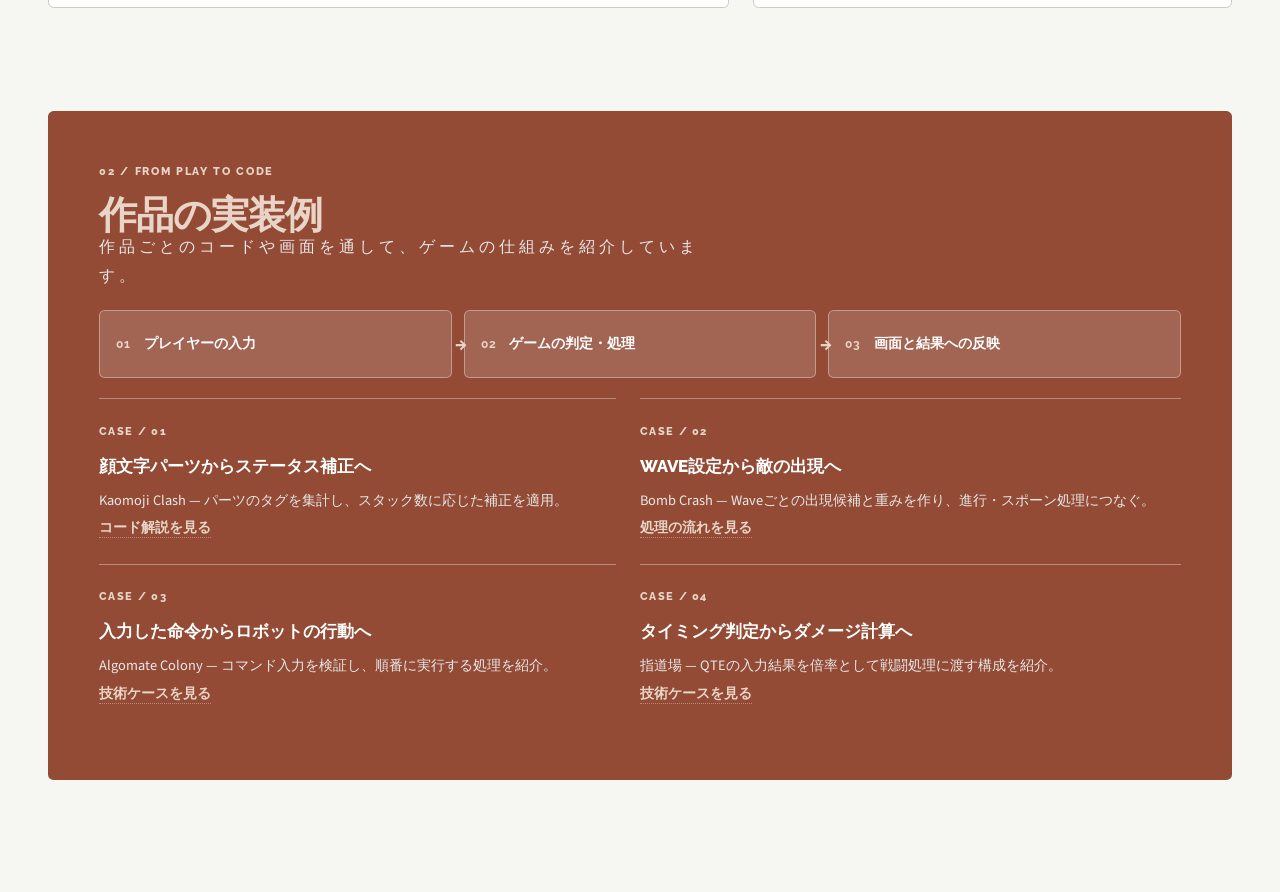
==== commit cd406ff8: "refactor: 各作品ページにダウンロードセクションを追加し、簡易マニュアルへのリンクを整備" ====
--- a/index.html
+++ b/index.html
@@ -35,6 +35,7 @@
 					</ul>
 					<div class="portfolio-hero-actions">
 						<a class="button" href="#projects">主要作品を見る</a>
+						<a class="text-link" href="manual.html">簡易マニュアル・ダウンロード</a>
 						<a class="text-link" href="https://github.com/HinataPiyo?tab=repositories" target="_blank" rel="noopener noreferrer">GitHub</a>
 						<a class="text-link" href="https://note.com/hiyokopiyo15" target="_blank" rel="noopener noreferrer">制作記事（note）</a>
 						<a class="text-link" href="https://drive.google.com/drive/u/0/folders/1XsdErDQ0lneA7aLBliqC6gfg_Ov3QEUa"
